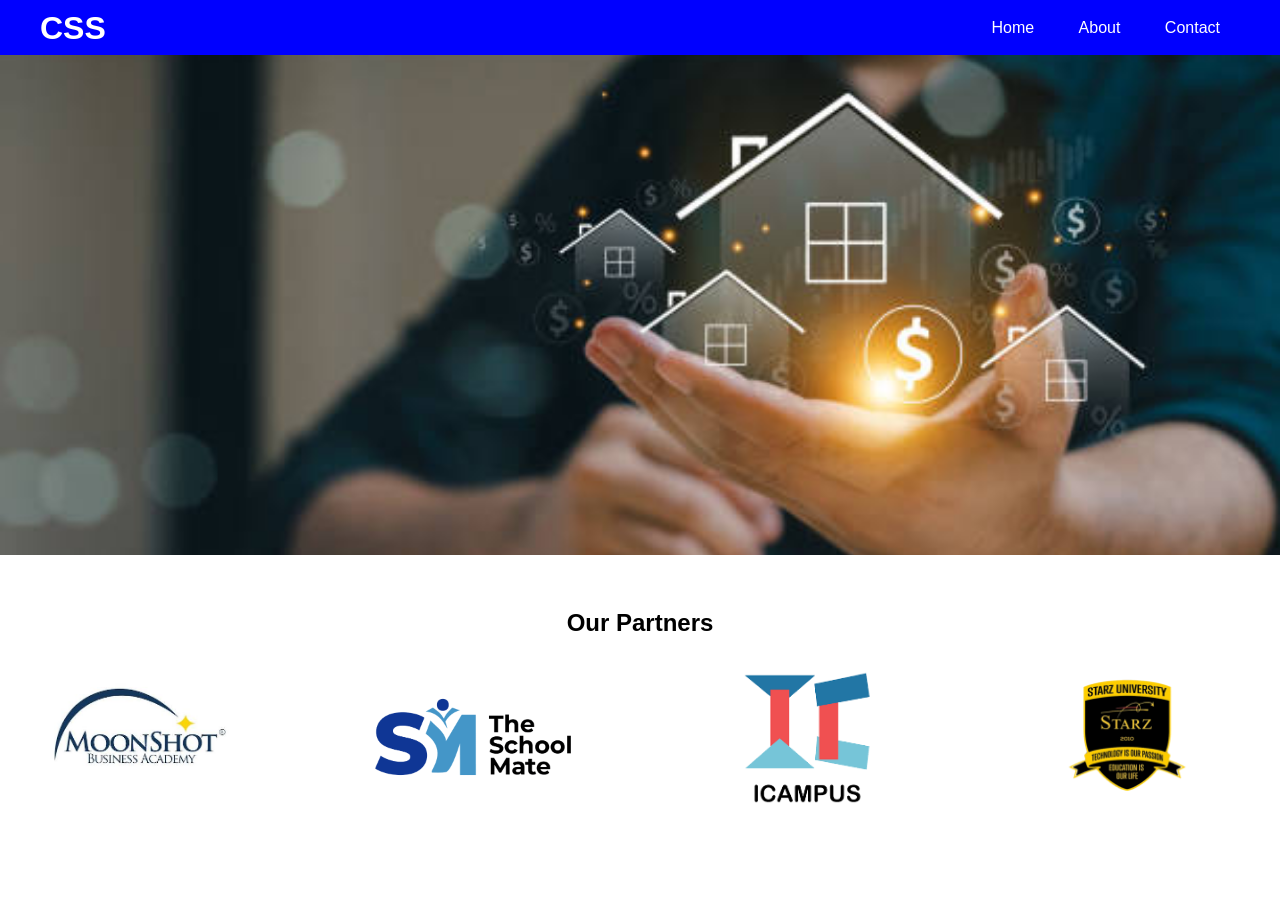
==== index.html @ 326cc4e4 "Our first commit, containing index page and contact page with some basic structure" ====
<!DOCTYPE html>
<html lang="en">

<head>
    <title>CSS</title>
    <link rel="stylesheet" href="css/style.css">
</head>

<body>
    <header>
        <div class="heading-wrap">
            <h1>CSS</h1>
            <nav>
                <a href="index.html">Home</a>
                <a href="about.html">About</a>
                <a href="contact.html">Contact</a>
            </nav>
        </div>
    </header>
    <main>
        <section class="hero">
            <img src="images/real-estate.jpg" alt="Hero Image">
        </section>
        <section class="our-partners">
            <h2>Our Partners</h2>
            <div class="partners-logo">
                <img src="images/moonshot.jpg" alt="Partner 1">
                <img src="images/the-schoolmate.png" alt="Partner 2">
                <img src="images/icampus.png" alt="Partner 3">
                <img src="images/starz.png" alt="Partner 4">
            </div>
        </section>
    </main>
</body>

</html>
---- css/style.css ----
* {
    margin: 0;
    padding: 0;
    box-sizing: border-box;
}

body {
    font-family: Arial, sans-serif;
}

header {
    background-color: blue
}

.heading-wrap {
    /* background-color: #333; */
    color: white;
    display: flex;
    justify-content: space-between;
    width: 1200px;
    height: 55px;
    margin: 0 auto;
    padding: 10px 0;
    /* padding: 100px; */
}

header a {
    color: white;
    text-decoration: none;
    line-height: 35px;
    padding: 0 20px;
}

section.hero {
    padding: 0;
    /* background-color: #333; */
}

.hero img {
    width: 100%;
    height: 500px;
    object-fit: cover;
}

section {
    padding: 50px 0;
}

.our-partners {
    width: 1200px;
    /* background-color: #773333; */
    margin: 0 auto;
}

.our-partners h2 {
    text-align: center;
}

.partners-logo {
    display: flex;
    justify-content: space-between;
    /* padding: 20px 0; */
}

section.our-partners img {
    width: 200px;
    height: 200px;
    object-fit: contain;
    /* background-color: pink; */
}


/* Contact Form Styles */
.form-wrap {
    max-width: 600px;
    margin: 0 auto;
    padding: 20px;
}

.form-wrap h2 {
    text-align: center;
    margin-bottom: 20px;
}

.form-wrap label {
    display: block;
    margin-bottom: 5px;
}

.form-wrap input,
.form-wrap textarea {
    width: 100%;
    padding: 10px;
    margin-bottom: 20px;
    border: 1px solid #ccc;
    border-radius: 5px;
}

.form-wrap button {
    background-color: blue;
    color: white;
    padding: 10px 20px;
    border: none;
    border-radius: 5px;
    cursor: pointer;
}

.form-wrap button:hover {
    background-color: darkblue;
}
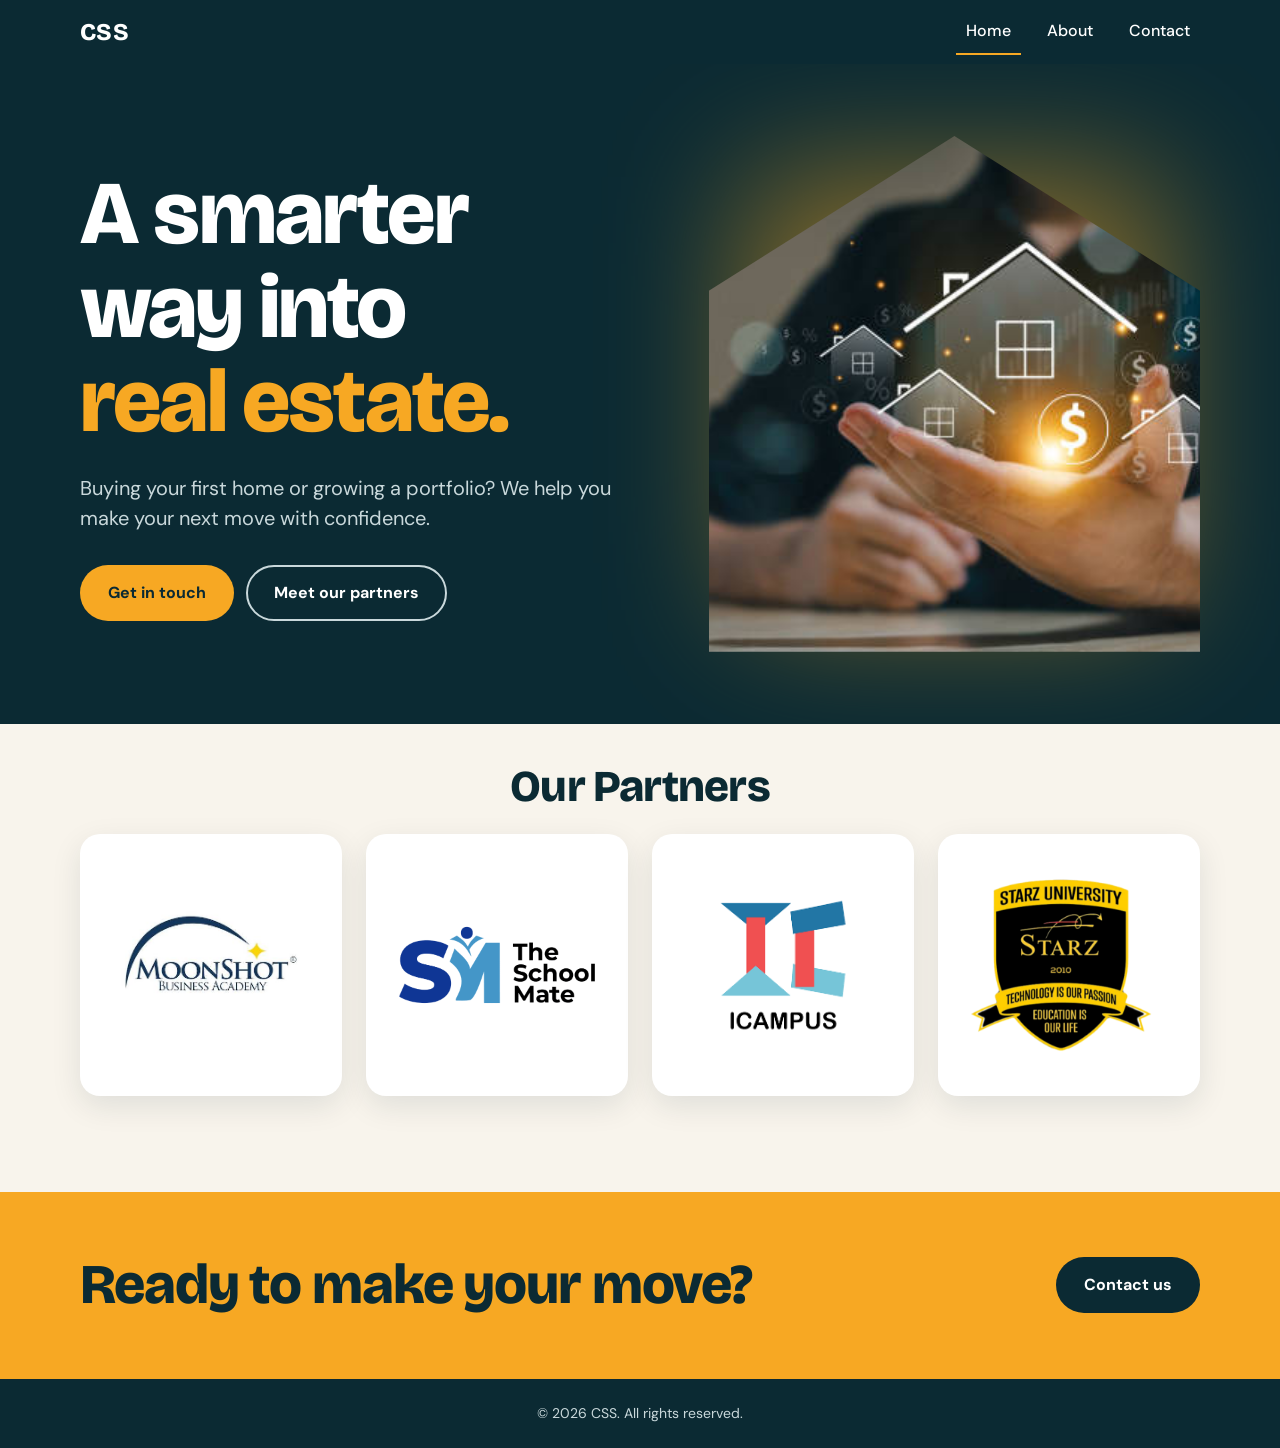
==== commit ef465dbb: "Updated HTML, and CSS file to enhance our website look" ====
--- a/index.html
+++ b/index.html
@@ -2,16 +2,19 @@
 <html lang="en">
 
 <head>
-    <title>CSS</title>
+    <meta charset="utf-8">
+    <meta name="viewport" content="width=device-width, initial-scale=1">
+    <title>CSS | A smarter way into real estate</title>
+    <meta name="description" content="Buying your first home or growing a portfolio? CSS helps you make your next property move with confidence.">
     <link rel="stylesheet" href="css/style.css">
 </head>
 
 <body>
     <header>
         <div class="heading-wrap">
-            <h1>CSS</h1>
-            <nav>
-                <a href="index.html">Home</a>
+            <a class="brand" href="index.html">CSS</a>
+            <nav aria-label="Main">
+                <a href="index.html" aria-current="page">Home</a>
                 <a href="about.html">About</a>
                 <a href="contact.html">Contact</a>
             </nav>
@@ -19,18 +22,40 @@
     </header>
     <main>
         <section class="hero">
-            <img src="images/real-estate.jpg" alt="Hero Image">
+            <div class="hero-inner">
+                <div class="hero-copy">
+                    <h1>A smarter way into <em>real estate.</em></h1>
+                    <p>Buying your first home or growing a portfolio? We help you make your next move with confidence.</p>
+                    <div class="hero-actions">
+                        <a class="btn btn-primary" href="contact.html">Get in touch</a>
+                        <a class="btn btn-ghost" href="#partners">Meet our partners</a>
+                    </div>
+                </div>
+                <div class="hero-visual">
+                    <img src="images/real-estate.jpg" width="612" height="344"
+                        alt="An open hand holding glowing outlines of houses and dollar symbols">
+                </div>
+            </div>
         </section>
-        <section class="our-partners">
+        <section class="our-partners" id="partners">
             <h2>Our Partners</h2>
             <div class="partners-logo">
-                <img src="images/moonshot.jpg" alt="Partner 1">
-                <img src="images/the-schoolmate.png" alt="Partner 2">
-                <img src="images/icampus.png" alt="Partner 3">
-                <img src="images/starz.png" alt="Partner 4">
+                <div class="partner"><img src="images/moonshot.jpg" alt="Moonshot Business Academy"></div>
+                <div class="partner"><img src="images/the-schoolmate.png" alt="The School Mate"></div>
+                <div class="partner"><img src="images/icampus.png" alt="iCampus"></div>
+                <div class="partner"><img class="logo-starz" src="images/starz.png" alt="Starz University"></div>
+            </div>
+        </section>
+        <section class="cta">
+            <div class="cta-inner">
+                <h2>Ready to make your move?</h2>
+                <a class="btn btn-dark" href="contact.html">Contact us</a>
             </div>
         </section>
     </main>
+    <footer>
+        <p>&copy; 2026 CSS. All rights reserved.</p>
+    </footer>
 </body>
 
-</html>+</html>
--- a/css/style.css
+++ b/css/style.css
@@ -1,74 +1,331 @@
+@import url("https://fonts.googleapis.com/css2?family=Bricolage+Grotesque:opsz,wght@12..96,500;12..96,800&family=DM+Sans:wght@400;500;700&display=swap");
+
+:root {
+    --ink: #0b2a33;
+    --ink-soft: #174450;
+    --amber: #f7a823;
+    --paper: #f8f4ec;
+    --white: #ffffff;
+    --mist: #c9d8db;
+    --display: "Bricolage Grotesque", "Arial Black", Arial, sans-serif;
+    --gutter: clamp(16px, 4vw, 40px);
+}
+
 * {
     margin: 0;
     padding: 0;
     box-sizing: border-box;
 }
 
+html {
+    scroll-behavior: smooth;
+}
+
 body {
-    font-family: Arial, sans-serif;
-}
-
+    font-family: "DM Sans", Arial, sans-serif;
+    color: var(--ink);
+    background-color: var(--paper);
+    line-height: 1.5;
+}
+
+h1,
+h2 {
+    font-family: var(--display);
+    font-weight: 800;
+    line-height: 1.05;
+    letter-spacing: -0.02em;
+}
+
+a:focus-visible,
+button:focus-visible {
+    outline: 3px solid var(--amber);
+    outline-offset: 3px;
+}
+
+/* Header */
 header {
-    background-color: blue
+    background-color: var(--ink);
 }
 
 .heading-wrap {
-    /* background-color: #333; */
-    color: white;
+    color: var(--white);
     display: flex;
     justify-content: space-between;
-    width: 1200px;
-    height: 55px;
-    margin: 0 auto;
-    padding: 10px 0;
-    /* padding: 100px; */
+    align-items: center;
+    max-width: 1200px;
+    min-height: 64px;
+    margin: 0 auto;
+    padding: 0 var(--gutter);
+}
+
+.brand,
+.heading-wrap h1 {
+    font-family: var(--display);
+    font-size: 1.5rem;
+    font-weight: 800;
+    letter-spacing: 0.02em;
 }
 
 header a {
-    color: white;
+    color: var(--white);
     text-decoration: none;
-    line-height: 35px;
-    padding: 0 20px;
-}
-
+}
+
+nav {
+    display: flex;
+    gap: clamp(4px, 2vw, 16px);
+}
+
+nav a {
+    display: block;
+    padding: 10px 10px;
+    font-weight: 500;
+    border-bottom: 2px solid transparent;
+}
+
+nav a:hover,
+nav a[aria-current="page"] {
+    border-bottom-color: var(--amber);
+}
+
+/* Buttons */
+.btn {
+    display: inline-block;
+    padding: 14px 26px;
+    border: 2px solid transparent;
+    border-radius: 999px;
+    font-weight: 700;
+    text-align: center;
+    text-decoration: none;
+    transition: transform 0.15s ease, background-color 0.15s ease;
+}
+
+.btn:hover {
+    transform: translateY(-2px);
+}
+
+.btn-primary {
+    background-color: var(--amber);
+    color: var(--ink);
+}
+
+.btn-primary:hover {
+    background-color: #ffbd4a;
+}
+
+.btn-ghost {
+    border-color: var(--mist);
+    color: var(--white);
+}
+
+.btn-ghost:hover {
+    background-color: var(--ink-soft);
+}
+
+.btn-dark {
+    background-color: var(--ink);
+    color: var(--white);
+}
+
+.btn-dark:hover {
+    background-color: var(--ink-soft);
+}
+
+section {
+    padding: 50px 0;
+}
+
+/* Hero */
 section.hero {
     padding: 0;
-    /* background-color: #333; */
-}
-
-.hero img {
+    background-color: var(--ink);
+    color: var(--white);
+    overflow: hidden;
+}
+
+.hero-inner {
+    display: grid;
+    grid-template-columns: 1.15fr 1fr;
+    align-items: center;
+    gap: clamp(32px, 5vw, 72px);
+    max-width: 1200px;
+    margin: 0 auto;
+    padding: clamp(40px, 6vw, 72px) var(--gutter);
+}
+
+.hero h1 {
+    font-size: clamp(2.75rem, 7vw, 5.75rem);
+}
+
+.hero h1 em {
+    display: block;
+    font-style: normal;
+    color: var(--amber);
+}
+
+.hero p {
+    max-width: 30em;
+    margin-top: 24px;
+    font-size: clamp(1.0625rem, 1.6vw, 1.25rem);
+    color: var(--mist);
+}
+
+.hero-actions {
+    display: flex;
+    flex-wrap: wrap;
+    gap: 12px;
+    margin-top: 32px;
+}
+
+/* The photo sits in a house-shaped window with the photo's own amber glow behind it */
+.hero-visual {
+    position: relative;
+    max-width: 520px;
     width: 100%;
-    height: 500px;
+    justify-self: end;
+}
+
+.hero-visual::before {
+    content: "";
+    position: absolute;
+    inset: 8%;
+    background-color: var(--amber);
+    filter: blur(70px);
+    opacity: 0.55;
+}
+
+.hero-visual img {
+    position: relative;
+    display: block;
+    width: 100%;
+    height: auto;
+    aspect-ratio: 1 / 1.05;
     object-fit: cover;
-}
-
-section {
-    padding: 50px 0;
-}
-
-.our-partners {
-    width: 1200px;
-    /* background-color: #773333; */
-    margin: 0 auto;
+    object-position: 68% center;
+    clip-path: polygon(50% 0, 100% 30%, 100% 100%, 0 100%, 0 30%);
+}
+
+/* Partners */
+section.our-partners {
+    max-width: 1200px;
+    margin: 0 auto;
+    padding: 0 var(--gutter) clamp(56px, 8vw, 96px);
 }
 
 .our-partners h2 {
+    margin-top: 40px;
+    margin-bottom: 24px;
+    font-size: clamp(1.75rem, 4vw, 2.75rem);
     text-align: center;
 }
 
 .partners-logo {
-    display: flex;
+    display: grid;
+    grid-template-columns: repeat(4, 1fr);
+    gap: clamp(12px, 2vw, 24px);
+}
+
+.partner {
+    display: flex;
+    align-items: center;
+    justify-content: center;
+    aspect-ratio: 1 / 1;
+    padding: 12%;
+    background-color: var(--white);
+    border-radius: 20px;
+    box-shadow: 0 10px 30px rgba(11, 42, 51, 0.1);
+    overflow: hidden;
+    transition: transform 0.2s ease, box-shadow 0.2s ease;
+}
+
+.partner:hover {
+    transform: translateY(-6px);
+    box-shadow: 0 18px 40px rgba(11, 42, 51, 0.18);
+}
+
+.partner img {
+    display: block;
+    width: 100%;
+    height: 100%;
+    object-fit: contain;
+}
+
+/* starz.png has wide empty margins and sits off-centre, so enlarge it to match the others */
+.partner .logo-starz {
+    transform: scale(1.55) translate(4%, 1%);
+}
+
+/* Closing call to action */
+section.cta {
+    padding: 0;
+    background-color: var(--amber);
+}
+
+.cta-inner {
+    display: flex;
+    flex-wrap: wrap;
     justify-content: space-between;
-    /* padding: 20px 0; */
-}
-
-section.our-partners img {
-    width: 200px;
-    height: 200px;
-    object-fit: contain;
-    /* background-color: pink; */
-}
-
+    align-items: center;
+    gap: 24px;
+    max-width: 1200px;
+    margin: 0 auto;
+    padding: clamp(40px, 6vw, 64px) var(--gutter);
+}
+
+.cta h2 {
+    font-size: clamp(2rem, 5vw, 3.5rem);
+}
+
+footer {
+    padding: 24px var(--gutter);
+    background-color: var(--ink);
+    color: var(--mist);
+    font-size: 0.875rem;
+    text-align: center;
+}
+
+/* Hero stacks and logos go two-across on small screens */
+@media (max-width: 800px) {
+    .hero-inner {
+        grid-template-columns: 1fr;
+    }
+
+    .hero-visual {
+        justify-self: center;
+        max-width: 420px;
+    }
+
+    .partners-logo {
+        grid-template-columns: repeat(2, 1fr);
+    }
+
+    .partner {
+        border-radius: 16px;
+    }
+}
+
+@media (max-width: 480px) {
+    .hero-actions .btn,
+    .cta .btn {
+        width: 100%;
+    }
+}
+
+@media (prefers-reduced-motion: reduce) {
+    html {
+        scroll-behavior: auto;
+    }
+
+    .btn,
+    .partner {
+        transition: none;
+    }
+
+    .btn:hover,
+    .partner:hover {
+        transform: none;
+    }
+}
 
 /* Contact Form Styles */
 .form-wrap {
@@ -97,7 +354,7 @@
 }
 
 .form-wrap button {
-    background-color: blue;
+    background-color: var(--ink);
     color: white;
     padding: 10px 20px;
     border: none;
@@ -106,5 +363,5 @@
 }
 
 .form-wrap button:hover {
-    background-color: darkblue;
-}+    background-color: var(--ink-soft);
+}
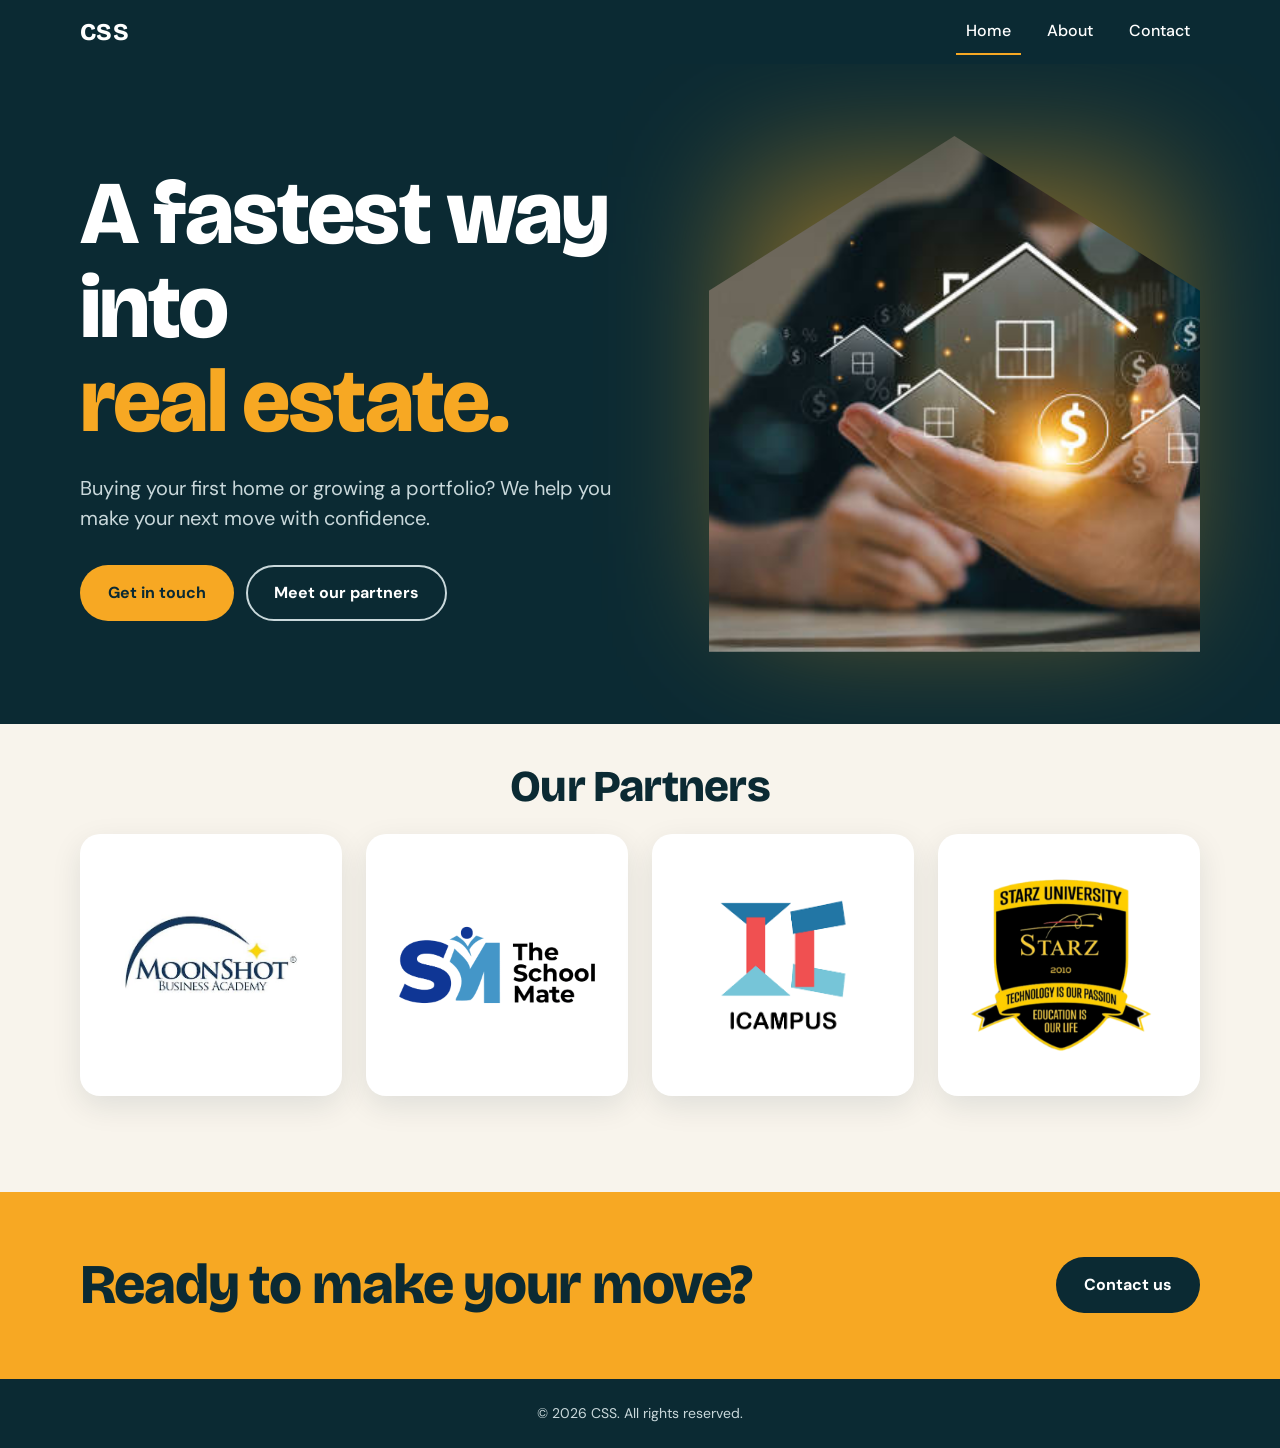
==== commit 0665bcf6: "Change Hero Header Text" ====
--- a/index.html
+++ b/index.html
@@ -5,7 +5,8 @@
     <meta charset="utf-8">
     <meta name="viewport" content="width=device-width, initial-scale=1">
     <title>CSS | A smarter way into real estate</title>
-    <meta name="description" content="Buying your first home or growing a portfolio? CSS helps you make your next property move with confidence.">
+    <meta name="description"
+        content="Buying your first home or growing a portfolio? CSS helps you make your next property move with confidence.">
     <link rel="stylesheet" href="css/style.css">
 </head>
 
@@ -24,8 +25,9 @@
         <section class="hero">
             <div class="hero-inner">
                 <div class="hero-copy">
-                    <h1>A smarter way into <em>real estate.</em></h1>
-                    <p>Buying your first home or growing a portfolio? We help you make your next move with confidence.</p>
+                    <h1>A fastest way into <em>real estate.</em></h1>
+                    <p>Buying your first home or growing a portfolio? We help you make your next move with confidence.
+                    </p>
                     <div class="hero-actions">
                         <a class="btn btn-primary" href="contact.html">Get in touch</a>
                         <a class="btn btn-ghost" href="#partners">Meet our partners</a>
@@ -58,4 +60,4 @@
     </footer>
 </body>
 
-</html>
+</html>
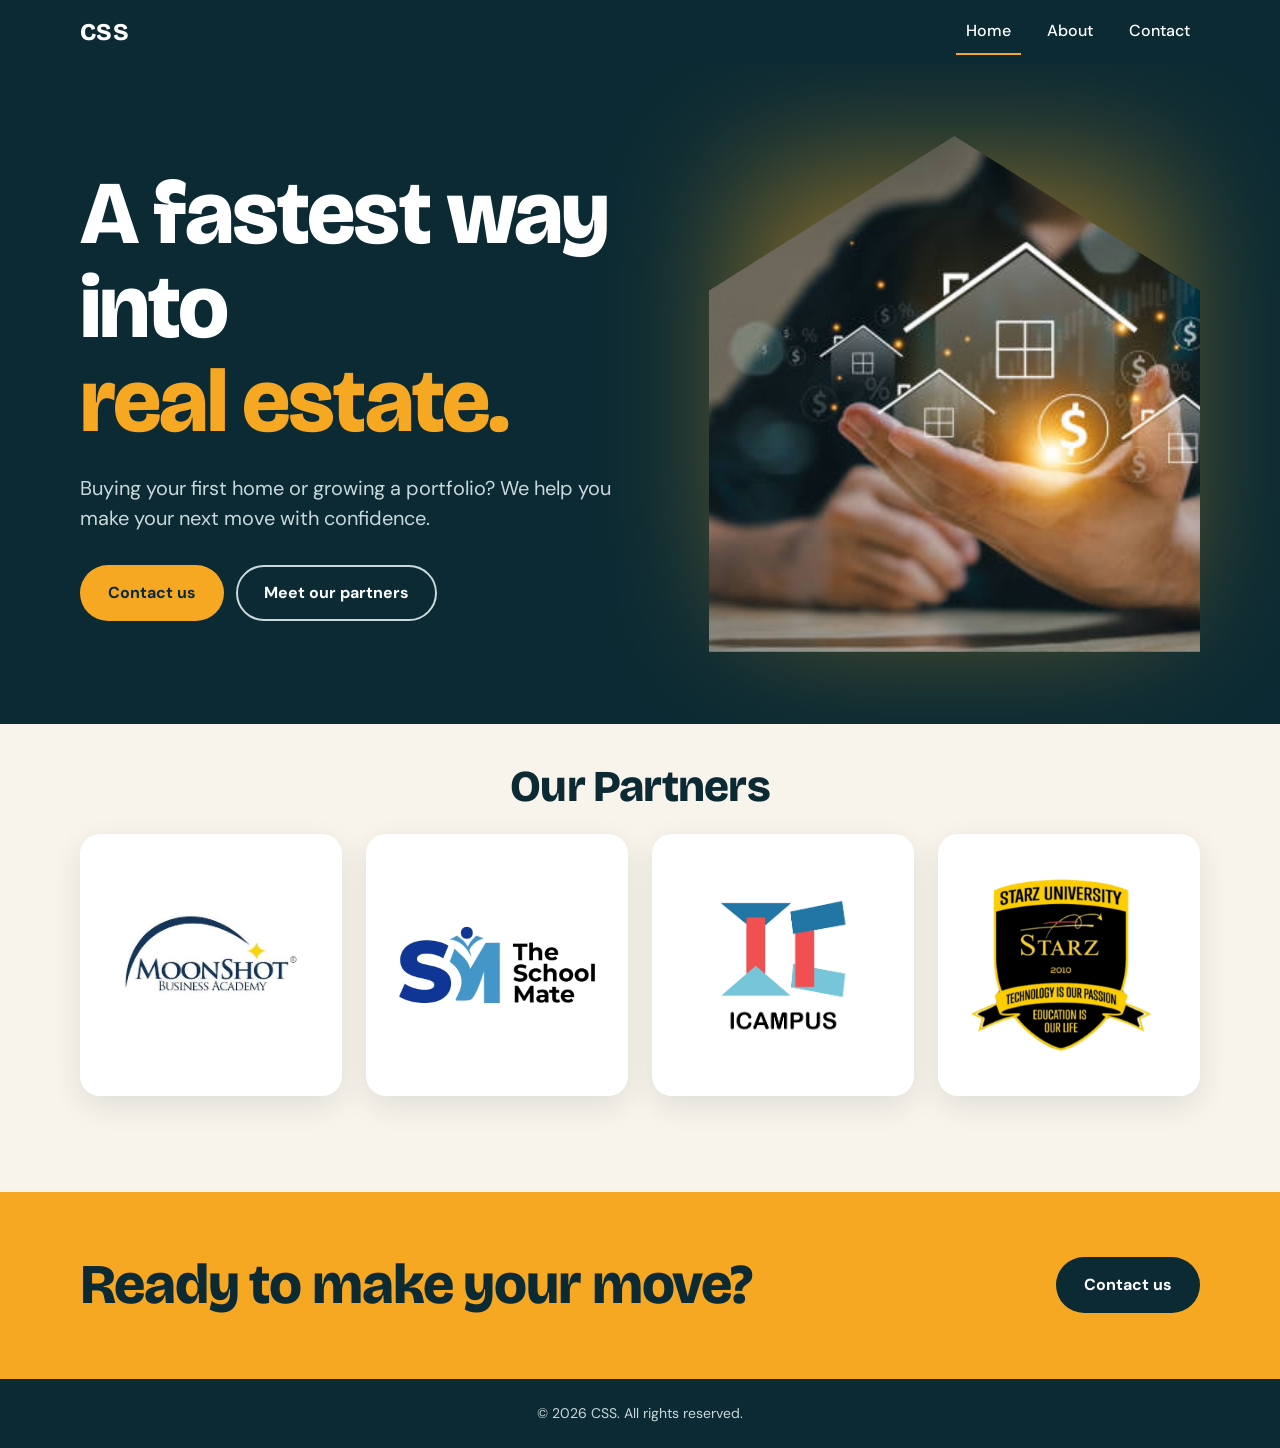
==== commit 457faf0d: "Call to action button content change to "Contact Us"" ====
--- a/index.html
+++ b/index.html
@@ -29,7 +29,7 @@
                     <p>Buying your first home or growing a portfolio? We help you make your next move with confidence.
                     </p>
                     <div class="hero-actions">
-                        <a class="btn btn-primary" href="contact.html">Get in touch</a>
+                        <a class="btn btn-primary" href="contact.html">Contact us</a>
                         <a class="btn btn-ghost" href="#partners">Meet our partners</a>
                     </div>
                 </div>
